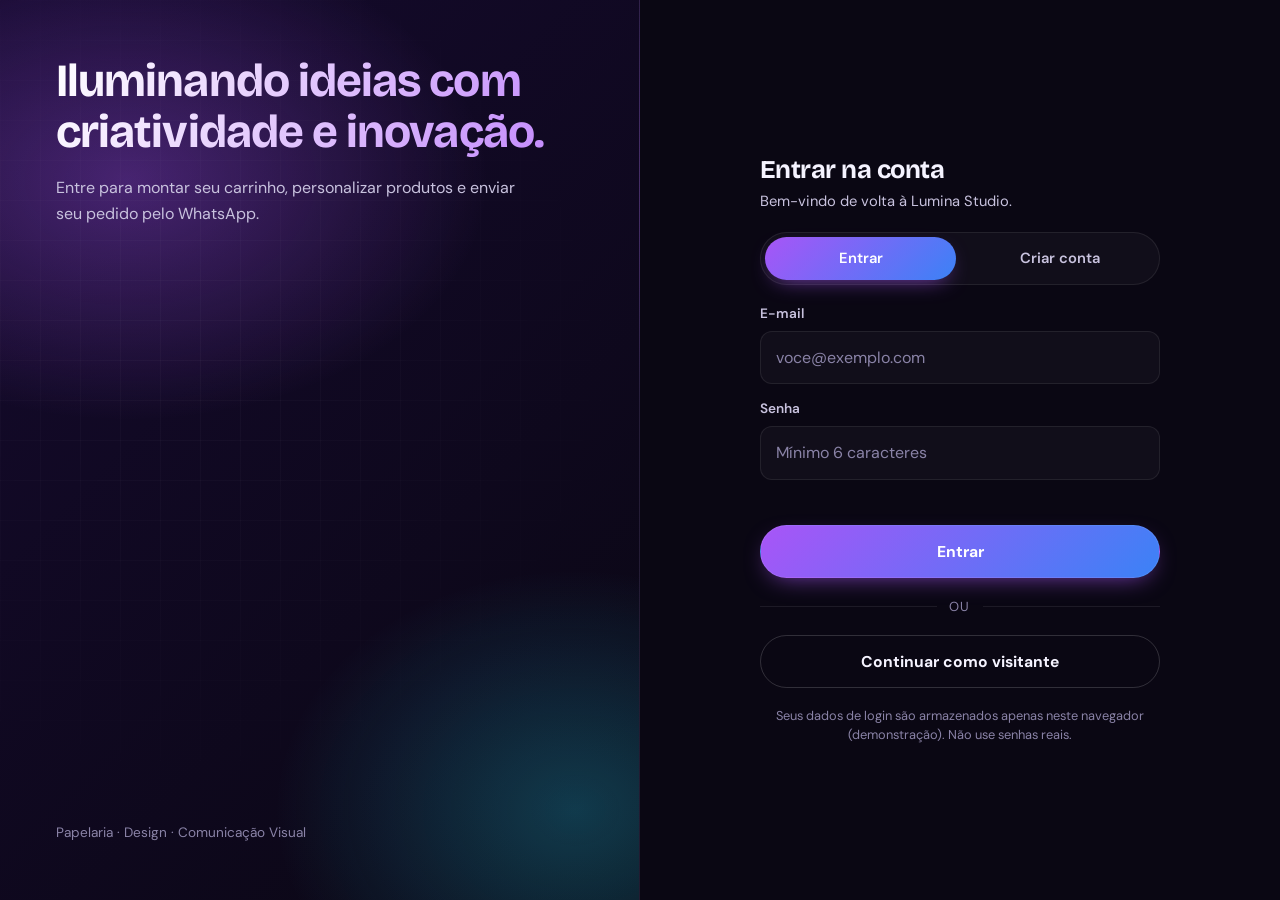
==== lumina/index.html @ 39345309 "Add files via upload" ====
<!DOCTYPE html>
<html lang="pt-BR">
<head>
<meta charset="UTF-8">
<meta name="viewport" content="width=device-width, initial-scale=1">
<title>Lumina Studio | Papelaria e Design</title>
<meta name="description" content="Lumina Studio — papelaria criativa, design e comunicação visual. Cadernos, planners, adesivos e identidade visual com entrega para todo o Brasil.">
<meta name="theme-color" content="#0a0713">
<link rel="preconnect" href="https://fonts.googleapis.com">
<link rel="preconnect" href="https://fonts.gstatic.com" crossorigin>
<link href="https://fonts.googleapis.com/css2?family=Bricolage+Grotesque:wght@600;800&family=DM+Sans:wght@400;500;600;700&display=swap" rel="stylesheet">
<link rel="stylesheet" href="../lumina/css/base.css">
<link rel="stylesheet" href="../lumina/css/home.css">
</head>
<body>

<header>
  <div class="wrap bar">
    <a href="index.html" class="logo" aria-label="Lumina Studio — início">
      <span class="logo-mark" aria-hidden="true">L</span>
      <span class="logo-text">Lumina <b>Studio</b></span>
    </a>

    <button class="menu-toggle" id="menuToggle" aria-label="Abrir menu" aria-expanded="false" aria-controls="mainNav">
      <span></span><span></span><span></span>
    </button>

    <nav id="mainNav" aria-label="Navegação principal">
      <a href="#produtos">Produtos</a>
      <a href="#sobre">Sobre</a>
      <a href="#shopee">Shopee</a>
      <a href="#contato">Contato</a>
    </nav>

    <div class="acts">
      <span class="chip" id="user" aria-live="polite"></span>
      <button class="chip" id="sair" type="button">Sair</button>
      <button class="chip cartb" id="abrirCarrinho" type="button" aria-label="Abrir carrinho">
        <svg width="18" height="18" viewBox="0 0 24 24" fill="none" stroke="currentColor" stroke-width="2" stroke-linecap="round" stroke-linejoin="round" aria-hidden="true"><circle cx="9" cy="21" r="1"/><circle cx="20" cy="21" r="1"/><path d="M1 1h4l2.68 13.39a2 2 0 0 0 2 1.61h9.72a2 2 0 0 0 2-1.61L23 6H6"/></svg>
        <b id="qtd">0</b>
      </button>
    </div>
  </div>
</header>

<main id="topo">
  <section class="hero">
    <div class="wrap">
      <div class="hero-copy">
        <span class="eyebrow">Papelaria · Design · Comunicação Visual</span>
        <h1>Iluminando ideias com criatividade e inovação.</h1>
        <p>Cadernos, canetas, planners e adesivos escolhidos com carinho. E se você precisa de identidade visual, a Lumina Studio desenha para você.</p>
        <div class="btns">
          <a class="btn" href="#produtos">Ver produtos</a>
          <a class="btn alt" data-l="wa">Falar no WhatsApp</a>
        </div>
        <ul class="hero-stats" aria-label="Destaques">
          <li><strong>+12</strong><span>produtos</span></li>
          <li><strong>2</strong><span>canais de venda</span></li>
          <li><strong>BR</strong><span>entrega nacional</span></li>
        </ul>
      </div>
      <div class="stack" aria-hidden="true">
        <div class="sheet"><i>📓</i>Cadernos</div>
        <div class="sheet"><i>✏️</i>Canetas</div>
        <div class="sheet"><i>🎨</i>Design</div>
      </div>
    </div>
  </section>

  <section id="produtos">
    <div class="wrap">
      <header class="section-head">
        <h2>Nossos produtos</h2>
        <p class="sub">Escolha por tipo, busque por nome ou toque em um produto para ver detalhes e personalizar. O pedido é finalizado no WhatsApp.</p>
      </header>

      <div class="toolbar">
        <label class="search" for="busca">
          <svg width="18" height="18" viewBox="0 0 24 24" fill="none" stroke="currentColor" stroke-width="2" stroke-linecap="round" stroke-linejoin="round" aria-hidden="true"><circle cx="11" cy="11" r="7"/><path d="m21 21-4.3-4.3"/></svg>
          <input id="busca" type="search" placeholder="Buscar produto…" autocomplete="off">
        </label>
        <div class="filtros" id="filtros" role="tablist" aria-label="Filtrar por categoria"></div>
      </div>

      <div class="grid" id="grid" aria-live="polite"></div>
      <p class="empty" id="emptyMsg" hidden>Nenhum produto encontrado para essa busca.</p>
    </div>
  </section>

  <section class="sobre" id="sobre">
    <div class="wrap">
      <div>
        <span class="eyebrow">Sobre nós</span>
        <h2>Papelaria e design, no mesmo lugar</h2>
        <p class="sub">A Lumina Studio nasceu do encontro entre a papelaria e a comunicação visual. Hoje atendemos quem quer organizar a rotina com estilo e quem quer apresentar o negócio com cara profissional.</p>
        <a class="btn alt" data-l="wa">Peça um orçamento</a>
      </div>
      <div class="duo">
        <div>
          <h3>Papelaria</h3>
          <p>Produtos selecionados, entrega para todo o Brasil e atendimento direto com a gente.</p>
        </div>
        <div>
          <h3>Design</h3>
          <p>Logotipos, identidade visual, convites, cardápios e peças para redes sociais.</p>
        </div>
      </div>
    </div>
  </section>

  <section class="shopee" id="shopee">
    <div class="wrap shopee-wrap">
      <div class="shopee-copy">
        <span class="eyebrow">Loja oficial</span>
        <h2>Encontre a Lumina na Shopee</h2>
        <p class="sub">Alguns produtos também estão disponíveis na nossa loja da Shopee. Se preferir comprar por lá, é só acessar. Se o produto que você quer não estiver por lá, peça pelo WhatsApp — o catálogo do site continua funcionando normalmente.</p>
        <div class="btns">
          <a class="btn shopee-btn" id="shopeeStoreBtn" data-shopee-store hidden target="_blank" rel="noopener noreferrer">
            Abrir loja na Shopee
          </a>
          <a class="btn alt" data-l="wa">Pedir pelo WhatsApp</a>
        </div>
        <p class="hint" id="shopeeHint">Loja Shopee ainda não configurada. Assim que o endereço for definido, o botão aparece automaticamente.</p>
      </div>
      <div class="shopee-badge" aria-hidden="true">
        <svg viewBox="0 0 64 64" width="140" height="140" fill="none">
          <defs>
            <linearGradient id="sg" x1="0" y1="0" x2="1" y2="1">
              <stop offset="0" stop-color="#ff6b57"/>
              <stop offset="1" stop-color="#ff2d78"/>
            </linearGradient>
          </defs>
          <path d="M8 18h48l-4 40H12L8 18Z" fill="url(#sg)"/>
          <path d="M22 22a10 10 0 0 1 20 0" stroke="#fff" stroke-width="3" fill="none"/>
        </svg>
        <span>Shopee</span>
      </div>
    </div>
  </section>

  <section id="contato">
    <div class="wrap cont">
      <div>
        <span class="eyebrow">Contato</span>
        <h2>Fale com a gente</h2>
        <p class="sub">Escolha o canal que for mais prático para você.</p>
        <div class="links">
          <a data-l="wa">WhatsApp</a>
          <a data-l="ig">Instagram</a>
          <a data-l="fb">Facebook</a>
          <a data-l="mail">E-mail</a>
        </div>
      </div>
      <form id="contatoForm" novalidate>
        <label class="field">
          <span>Seu nome</span>
          <input id="cNome" type="text" placeholder="Como podemos te chamar?" required>
        </label>
        <label class="field">
          <span>Mensagem</span>
          <textarea id="cMsg" placeholder="Como podemos ajudar?" required></textarea>
        </label>
        <p class="msg" id="cMsgErro" role="alert"></p>
        <button class="btn" type="submit">Enviar pelo WhatsApp</button>
      </form>
    </div>
  </section>
</main>

<footer>
  <div class="wrap">
    <div class="fg">
      <div>
        <a href="index.html" class="logo">
          <span class="logo-mark" aria-hidden="true">L</span>
          <span class="logo-text">Lumina <b>Studio</b></span>
        </a>
        <p class="foot-desc">Papelaria e design para quem gosta de fazer bonito.</p>
      </div>
      <div>
        <h4>Loja</h4>
        <ul>
          <li><a href="#produtos">Produtos</a></li>
          <li><a href="#sobre">Sobre nós</a></li>
          <li><a href="#shopee">Shopee</a></li>
          <li><a href="#contato">Contato</a></li>
        </ul>
      </div>
      <div>
        <h4>Redes</h4>
        <ul>
          <li><a data-l="ig">Instagram</a></li>
          <li><a data-l="fb">Facebook</a></li>
          <li><a data-l="wa">WhatsApp</a></li>
        </ul>
      </div>
      <div>
        <h4>Atendimento</h4>
        <ul>
          <li><a data-l="mail" id="fMail"></a></li>
          <li>Seg a Sex, 9h às 18h</li>
          <li>CNPJ 00.000.000/0001-00</li>
        </ul>
      </div>
    </div>
    <div class="copy">
      <span>© <span id="ano"></span> Lumina Studio. Todos os direitos reservados.</span>
      <span>Feito com carinho no Brasil 🇧🇷</span>
    </div>
  </div>
</footer>

<aside class="drawer" id="drawer" aria-label="Carrinho de compras" aria-hidden="true">
  <div class="dh">
    <h3>Seu carrinho</h3>
    <button class="chip" id="fecharCarrinho" type="button">Fechar</button>
  </div>
  <div class="items" id="items"></div>
  <div class="df">
    <div class="tot"><span>Total</span><span id="total">R$ 0,00</span></div>
    <button class="btn" id="finalizar" type="button">Revisar e finalizar</button>
  </div>
</aside>

<div class="overlay" id="overlay" hidden></div>

<div class="modal" id="checkout" role="dialog" aria-modal="true" aria-labelledby="checkoutTitle" hidden>
  <div class="modal-box">
    <header class="modal-head">
      <h3 id="checkoutTitle">Finalizar pedido</h3>
      <button class="chip" id="fecharCheckout" type="button" aria-label="Fechar">Fechar</button>
    </header>
    <div class="modal-body" id="checkoutBody"></div>
    <footer class="modal-foot">
      <div class="tot"><span>Total</span><span id="checkoutTotal">R$ 0,00</span></div>
      <button class="btn" id="enviarWhats" type="button">Continuar pedido pelo WhatsApp</button>
    </footer>
  </div>
</div>

<div class="toast" id="toast" role="status" aria-live="polite"></div>

<script src="../lumina/js/script.js" defer></script>
</body>
</html>
---- lumina/css/base.css ----
:root{
  --bg:#0a0713;
  --bg-2:#100a20;
  --surface:#151026;
  --surface-2:#1b1433;
  --line:rgba(255,255,255,.08);
  --line-strong:rgba(255,255,255,.16);
  --ink:#f5f3ff;
  --ink-soft:#c8c2de;
  --ink-mute:#8a83a7;
  --neon:#a855f7;
  --neon-2:#c084fc;
  --ciano:#22d3ee;
  --azul:#3b82f6;
  --rosa:#ec4899;
  --coral:#ff6b57;
  --mark:#ffe14d;
  --glow:0 0 0 1px rgba(168,85,247,.35), 0 10px 40px -12px rgba(168,85,247,.55);
  --glow-soft:0 0 30px -8px rgba(168,85,247,.55);
  --r:14px;
  --r-lg:20px;
}

*{box-sizing:border-box;margin:0;padding:0}
[hidden]{display:none!important}
html{scroll-behavior:smooth;-webkit-text-size-adjust:100%}
body{
  font:16px/1.6 'DM Sans',system-ui,-apple-system,Segoe UI,Roboto,sans-serif;
  color:var(--ink);
  background:
    radial-gradient(1200px 600px at 10% -10%, rgba(168,85,247,.22), transparent 60%),
    radial-gradient(900px 500px at 100% 0%, rgba(34,211,238,.12), transparent 60%),
    radial-gradient(800px 600px at 50% 120%, rgba(236,72,153,.10), transparent 60%),
    var(--bg);
  background-attachment:fixed;
  min-height:100vh;
  overflow-x:hidden;
}
h1,h2,h3{font-family:'Bricolage Grotesque','DM Sans',sans-serif;line-height:1.1;letter-spacing:-.02em;color:var(--ink)}
a{color:inherit;text-decoration:none}
button{font:inherit;cursor:pointer;border:0;background:none;color:inherit}
img{max-width:100%;display:block}
:focus-visible{outline:2px solid var(--neon-2);outline-offset:3px;border-radius:8px}

.wrap{max-width:1200px;margin:auto;padding:0 22px}
section{padding:80px 0}
h2{font-size:clamp(1.9rem,4vw,2.8rem);margin-bottom:14px}
.sub{color:var(--ink-soft);max-width:58ch;margin-bottom:28px}
.eyebrow{
  display:inline-block;font-size:.78rem;font-weight:700;letter-spacing:.14em;
  text-transform:uppercase;color:var(--neon-2);margin-bottom:12px;
  padding:6px 12px;border-radius:99px;background:rgba(168,85,247,.10);
  border:1px solid rgba(168,85,247,.30);
}

.btn{
  display:inline-flex;align-items:center;justify-content:center;gap:8px;
  padding:13px 26px;border-radius:99px;font-weight:700;font-size:.98rem;
  background:linear-gradient(135deg,var(--neon) 0%,var(--azul) 100%);
  color:#fff;transition:transform .18s ease,box-shadow .25s ease,filter .2s ease;
  box-shadow:0 8px 24px -10px rgba(168,85,247,.75);
  border:1px solid rgba(255,255,255,.08);
}
.btn:hover{transform:translateY(-1px);box-shadow:0 14px 34px -10px rgba(168,85,247,.9);filter:brightness(1.08)}
.btn:active{transform:translateY(0);filter:brightness(.95)}
.btn.alt{
  background:transparent;color:var(--neon-2);
  border:1px solid rgba(168,85,247,.5);
  box-shadow:inset 0 0 20px -12px rgba(168,85,247,.6), 0 0 0 0 transparent;
}
.btn.alt:hover{background:rgba(168,85,247,.1);box-shadow:var(--glow-soft)}
.btn.ghost{
  background:transparent;color:var(--ink);
  border:1px solid var(--line-strong);
  box-shadow:none;
}
.btn.ghost:hover{background:rgba(255,255,255,.04);border-color:rgba(255,255,255,.28)}
.btn.out{background:transparent;color:var(--neon-2);box-shadow:inset 0 0 0 1.5px rgba(168,85,247,.6)}
.btn.shopee-btn{
  background:linear-gradient(135deg,#ff6b57,#ff2d78);
  box-shadow:0 10px 28px -12px rgba(255,45,120,.7);
}

header{
  position:sticky;top:0;z-index:30;
  background:rgba(10,7,19,.72);
  backdrop-filter:saturate(160%) blur(14px);
  -webkit-backdrop-filter:saturate(160%) blur(14px);
  border-bottom:1px solid var(--line);
}
.bar{display:flex;align-items:center;justify-content:space-between;gap:16px;height:72px}
.logo{display:inline-flex;align-items:center;gap:10px;color:var(--ink)}
.logo-mark{
  width:34px;height:34px;border-radius:10px;display:grid;place-items:center;
  font:800 1.1rem 'Bricolage Grotesque',sans-serif;color:#fff;
  background:conic-gradient(from 210deg,#ff2d78,#a855f7,#3b82f6,#22d3ee,#ff2d78);
  box-shadow:0 0 20px -6px rgba(168,85,247,.8),inset 0 0 0 1px rgba(255,255,255,.15);
}
.logo-text{font:800 1.2rem 'Bricolage Grotesque',sans-serif;letter-spacing:-.02em}
.logo-text b{color:var(--neon-2)}
footer .logo-text b{color:var(--neon-2)}

nav{display:flex;gap:26px;font-weight:500;font-size:.96rem}
nav a{color:var(--ink-soft);transition:color .18s ease;position:relative;padding:4px 0}
nav a:hover{color:var(--ink)}
nav a::after{
  content:'';position:absolute;left:0;bottom:-2px;width:0;height:2px;border-radius:2px;
  background:linear-gradient(90deg,var(--neon),var(--ciano));transition:width .25s ease;
}
nav a:hover::after{width:100%}

.acts{display:flex;align-items:center;gap:10px;flex-wrap:wrap}
.chip{
  padding:9px 14px;border-radius:99px;font-size:.88rem;font-weight:500;
  color:var(--ink-soft);
  background:rgba(255,255,255,.03);
  border:1px solid var(--line);
  transition:all .18s ease;
  display:inline-flex;align-items:center;gap:8px;
}
.chip:hover{color:var(--ink);border-color:var(--line-strong);background:rgba(255,255,255,.06)}
#user{color:var(--neon-2);border-color:rgba(168,85,247,.28);background:rgba(168,85,247,.08)}
#user:empty{display:none}

.cartb{position:relative;color:var(--ink)}
.cartb b{
  position:absolute;top:-6px;right:-6px;
  background:linear-gradient(135deg,var(--rosa),var(--coral));
  color:#fff;font-size:.7rem;font-weight:700;
  min-width:20px;height:20px;padding:0 5px;border-radius:99px;
  display:grid;place-items:center;
  box-shadow:0 0 12px rgba(236,72,153,.6);
}

.menu-toggle{
  display:none;width:40px;height:40px;border-radius:10px;
  border:1px solid var(--line);background:rgba(255,255,255,.03);
  align-items:center;justify-content:center;flex-direction:column;gap:4px;
}
.menu-toggle span{
  display:block;width:18px;height:2px;border-radius:2px;background:var(--ink);
  transition:transform .25s ease,opacity .25s ease;
}
.menu-toggle[aria-expanded="true"] span:nth-child(1){transform:translateY(6px) rotate(45deg)}
.menu-toggle[aria-expanded="true"] span:nth-child(2){opacity:0}
.menu-toggle[aria-expanded="true"] span:nth-child(3){transform:translateY(-6px) rotate(-45deg)}

form{display:grid;gap:14px}
.field{display:flex;flex-direction:column;gap:6px}
.field span{font-size:.85rem;font-weight:600;color:var(--ink-soft)}
input,textarea,select{
  width:100%;padding:13px 15px;border-radius:12px;
  border:1px solid var(--line);background:rgba(255,255,255,.03);
  font:inherit;color:var(--ink);
  transition:all .18s ease;
}
input::placeholder,textarea::placeholder{color:var(--ink-mute)}
input:focus,textarea:focus,select:focus{
  outline:none;
  border-color:rgba(168,85,247,.5);
  background:rgba(168,85,247,.04);
  box-shadow:0 0 0 3px rgba(168,85,247,.15);
}
input:invalid:not(:placeholder-shown),textarea:invalid:not(:placeholder-shown){
  border-color:rgba(236,72,153,.5);
}
textarea{min-height:110px;resize:vertical}
.msg{font-size:.88rem;color:var(--rosa);min-height:1.2em}

footer{
  background:linear-gradient(180deg,transparent,#060410 60%);
  color:var(--ink-soft);padding:64px 0 24px;
  border-top:1px solid var(--line);
}
.fg{display:grid;grid-template-columns:1.5fr 1fr 1fr 1fr;gap:34px;margin-bottom:40px}
.foot-desc{margin-top:14px;max-width:34ch;font-size:.92rem}
footer h4{color:var(--ink);margin-bottom:14px;font-size:.95rem;letter-spacing:.02em}
footer ul{list-style:none;display:flex;flex-direction:column;gap:8px}
footer li,footer li a{font-size:.9rem;color:var(--ink-mute)}
footer a{transition:color .18s ease}
footer a:hover{color:var(--neon-2)}
.copy{
  border-top:1px solid var(--line);padding-top:22px;
  font-size:.85rem;display:flex;justify-content:space-between;gap:8px;flex-wrap:wrap;
  color:var(--ink-mute);
}

.overlay{
  position:fixed;inset:0;background:rgba(0,0,0,.65);
  backdrop-filter:blur(4px);-webkit-backdrop-filter:blur(4px);
  z-index:40;opacity:0;transition:opacity .25s ease;
}
.overlay.show{opacity:1}

.drawer{
  position:fixed;inset:0 0 0 auto;width:min(420px,100%);
  background:linear-gradient(180deg,var(--surface),var(--bg-2));
  border-left:1px solid var(--line);
  z-index:41;transform:translateX(100%);
  transition:transform .3s cubic-bezier(.4,0,.2,1);
  display:flex;flex-direction:column;
  box-shadow:-30px 0 60px -20px rgba(0,0,0,.8);
}
.drawer.open{transform:none}
.dh,.df{padding:20px 22px;display:flex;justify-content:space-between;align-items:center;border-color:var(--line)}
.dh{border-bottom:1px solid var(--line)}
.dh h3{font-size:1.15rem}
.df{
  flex-direction:column;gap:14px;align-items:stretch;
  border-top:1px solid var(--line);
  background:rgba(0,0,0,.2);
}
.items{flex:1;overflow:auto;padding:4px 22px}
.it{
  display:flex;justify-content:space-between;gap:14px;
  padding:16px 0;border-bottom:1px solid var(--line);
  align-items:flex-start;
}
.it-info{flex:1;min-width:0}
.it-info strong{display:block;font-size:.95rem;color:var(--ink);margin-bottom:2px}
.it-info .preco-unit{font-size:.85rem;color:var(--ink-mute)}
.it-info .pers{
  font-size:.8rem;color:var(--ciano);
  background:rgba(34,211,238,.08);
  padding:6px 10px;border-radius:8px;margin-top:8px;
  border-left:2px solid var(--ciano);
  white-space:pre-wrap;word-break:break-word;
}
.it-actions{display:flex;align-items:center;gap:6px;flex-shrink:0}
.it-actions button{
  background:rgba(255,255,255,.06);border:1px solid var(--line);
  border-radius:8px;width:30px;height:30px;
  display:grid;place-items:center;font-weight:700;color:var(--ink);
  transition:all .15s ease;
}
.it-actions button:hover{background:rgba(168,85,247,.25);border-color:rgba(168,85,247,.5)}
.it-actions .qt{min-width:26px;text-align:center;font-weight:700;font-size:.95rem}
.it-remove{
  color:var(--rosa);font-size:.78rem;text-decoration:underline;
  background:none;border:0;padding:0;margin-top:8px;
}
.tot{display:flex;justify-content:space-between;font-weight:700;font-size:1.15rem;color:var(--ink)}
.tot span:last-child{
  background:linear-gradient(135deg,var(--neon),var(--ciano));
  -webkit-background-clip:text;background-clip:text;color:transparent;
}
.cart-empty{padding:40px 0;color:var(--ink-mute);text-align:center;font-size:.95rem;line-height:1.6}

.modal{
  position:fixed;inset:0;z-index:50;
  display:grid;place-items:center;padding:20px;
  opacity:0;transition:opacity .25s ease;
}
.modal.show{opacity:1}
.modal-box{
  background:linear-gradient(180deg,var(--surface),var(--bg-2));
  border:1px solid var(--line);
  border-radius:20px;
  width:min(640px,100%);max-height:90vh;
  display:flex;flex-direction:column;
  box-shadow:0 40px 100px -20px rgba(0,0,0,.9), 0 0 0 1px rgba(168,85,247,.15);
  transform:scale(.96);transition:transform .25s ease;
}
.modal.show .modal-box{transform:scale(1)}
.modal-head,.modal-foot{
  padding:20px 24px;display:flex;justify-content:space-between;align-items:center;
  border-color:var(--line);
}
.modal-head{border-bottom:1px solid var(--line)}
.modal-head h3{font-size:1.2rem}
.modal-foot{
  border-top:1px solid var(--line);
  flex-direction:column;gap:14px;align-items:stretch;
  background:rgba(0,0,0,.2);
}
.modal-body{padding:22px 24px;overflow:auto;flex:1}
.modal-body section{margin-bottom:24px;padding:0}
.modal-body h4{
  font-size:.95rem;color:var(--neon-2);margin-bottom:12px;
  text-transform:uppercase;letter-spacing:.08em;font-weight:700;
}
.radio-row{display:grid;grid-template-columns:1fr 1fr;gap:10px}
.radio-row label{
  display:flex;align-items:center;gap:10px;
  padding:14px;border-radius:12px;
  background:rgba(255,255,255,.03);border:1px solid var(--line);
  cursor:pointer;transition:all .18s ease;font-weight:600;
}
.radio-row label:has(input:checked){
  border-color:rgba(168,85,247,.5);
  background:rgba(168,85,247,.1);
  box-shadow:0 0 0 1px rgba(168,85,247,.3);
}
.radio-row input{accent-color:var(--neon)}
.form-2col{display:grid;grid-template-columns:1fr 1fr;gap:12px}
.review-list{list-style:none;display:flex;flex-direction:column;gap:8px}
.review-list li{
  padding:10px 12px;border-radius:10px;
  background:rgba(255,255,255,.03);border:1px solid var(--line);
  font-size:.88rem;display:flex;justify-content:space-between;gap:10px;
}
.review-list li small{color:var(--ink-mute);display:block;margin-top:2px}
.review-list li span:last-child{color:var(--neon-2);font-weight:700;white-space:nowrap}
.checkout-obs{
  width:100%;padding:12px 14px;border-radius:12px;
  border:1px solid var(--line);background:rgba(255,255,255,.03);
  font:inherit;color:var(--ink);min-height:80px;resize:vertical;
}
.checkout-obs:focus{
  outline:none;border-color:rgba(168,85,247,.5);
  box-shadow:0 0 0 3px rgba(168,85,247,.15);
}

.toast{
  position:fixed;bottom:24px;left:50%;transform:translate(-50%,150%);
  background:linear-gradient(135deg,var(--neon),var(--azul));
  color:#fff;padding:13px 22px;border-radius:99px;
  font-weight:600;font-size:.92rem;
  box-shadow:0 14px 40px -10px rgba(168,85,247,.8);
  z-index:60;transition:transform .35s cubic-bezier(.4,0,.2,1);
  display:flex;align-items:center;gap:8px;
  max-width:calc(100vw - 40px);
}
.toast.show{transform:translate(-50%,0)}
.toast::before{content:'✓';font-weight:800;font-size:1.1rem}

@media (max-width:960px){
  .fg{grid-template-columns:1fr}
  .fg{gap:26px}
}
@media (max-width:760px){
  .bar{height:64px}
  nav{
    position:absolute;top:100%;left:0;right:0;
    background:var(--bg-2);border-bottom:1px solid var(--line);
    flex-direction:column;gap:0;
    max-height:0;overflow:hidden;
    transition:max-height .3s ease;
    box-shadow:0 20px 40px -10px rgba(0,0,0,.8);
  }
  nav.open{max-height:400px}
  nav a{padding:16px 22px;border-bottom:1px solid var(--line);width:100%}
  nav a::after{display:none}
  .menu-toggle{display:flex}

  .acts{gap:6px}
  .chip{padding:8px 12px;font-size:.82rem}
  #user{max-width:120px;overflow:hidden;text-overflow:ellipsis;white-space:nowrap}

  section{padding:56px 0}
  .radio-row,.form-2col{grid-template-columns:1fr}
  .modal{padding:0}
  .modal-box{border-radius:0;height:100vh;max-height:100vh}
}
@media (max-width:420px){
  #user{display:none}
  .acts{gap:4px}
  .chip{padding:8px 10px}
}
@media (max-width:380px){
  header .logo-text{display:none}
}
@media (prefers-reduced-motion:reduce){
  *,*::before,*::after{
    transition:none!important;
    animation:none!important;
    scroll-behavior:auto!important;
  }
}
---- lumina/css/home.css ----
/* ---------- Hero ---------- */
.hero{padding:90px 0 100px;position:relative;overflow:hidden}
.hero::before{
  content:'';position:absolute;inset:0;
  background-image:radial-gradient(rgba(255,255,255,.07) 1px,transparent 1px);
  background-size:26px 26px;
  mask-image:radial-gradient(ellipse at 50% 40%,#000 40%,transparent 75%);
  -webkit-mask-image:radial-gradient(ellipse at 50% 40%,#000 40%,transparent 75%);
  pointer-events:none;
}
.hero .wrap{display:grid;grid-template-columns:1.15fr .85fr;gap:48px;align-items:center;position:relative}
.hero h1{
  font-size:clamp(2.4rem,6vw,4.4rem);
  margin-bottom:20px;
  background:linear-gradient(120deg,#fff 0%,#e9e4ff 40%,var(--neon-2) 100%);
  -webkit-background-clip:text;background-clip:text;color:transparent;
}
.hero p{font-size:1.15rem;color:var(--ink-soft);max-width:48ch;margin-bottom:30px}
.hero .btns{display:flex;gap:12px;flex-wrap:wrap;margin-bottom:34px}
.hero-stats{display:flex;gap:26px;list-style:none;flex-wrap:wrap;padding-top:24px;border-top:1px solid var(--line)}
.hero-stats li{display:flex;flex-direction:column;gap:2px}
.hero-stats strong{font:800 1.5rem 'Bricolage Grotesque',sans-serif;color:var(--ink)}
.hero-stats span{font-size:.82rem;color:var(--ink-mute);text-transform:uppercase;letter-spacing:.08em}

.stack{position:relative;height:380px}
.sheet{
  position:absolute;width:210px;padding:22px;border-radius:var(--r-lg);
  font-weight:700;color:var(--ink);
  background:var(--surface-2);
  border:1px solid var(--line-strong);
  box-shadow:var(--glow-soft);
  transition:transform .4s ease;
}
.sheet i{display:block;font-size:2.6rem;font-style:normal;margin-bottom:10px}
.sheet:nth-child(1){left:0;top:30px;transform:rotate(-6deg);background:linear-gradient(135deg,#a855f7,#3b82f6);box-shadow:0 20px 50px -20px rgba(168,85,247,.7)}
.sheet:nth-child(2){left:150px;top:0;transform:rotate(4deg);background:linear-gradient(135deg,#1b1433,#2a1d4d);box-shadow:0 20px 50px -20px rgba(34,211,238,.5)}
.sheet:nth-child(3){left:70px;top:190px;transform:rotate(-2deg);background:linear-gradient(135deg,#ec4899,#a855f7);box-shadow:0 20px 50px -20px rgba(236,72,153,.7)}
.stack:hover .sheet:nth-child(1){transform:rotate(-8deg) translateY(-4px)}
.stack:hover .sheet:nth-child(2){transform:rotate(6deg) translateY(-4px)}
.stack:hover .sheet:nth-child(3){transform:rotate(0deg) translateY(-4px)}

/* ---------- Seção produtos ---------- */
.section-head{display:flex;flex-direction:column;margin-bottom:24px}
.toolbar{
  display:flex;flex-wrap:wrap;gap:14px;align-items:center;
  justify-content:space-between;margin-bottom:28px;
}
.search{
  flex:1 1 260px;max-width:360px;
  display:flex;align-items:center;gap:10px;
  padding:11px 16px;border-radius:99px;
  background:var(--surface);border:1px solid var(--line);
  color:var(--ink-mute);
  transition:all .2s ease;
}
.search:focus-within{
  border-color:rgba(168,85,247,.5);
  box-shadow:0 0 0 3px rgba(168,85,247,.15);
  color:var(--neon-2);
}
.search input{
  flex:1;background:transparent;border:0;outline:none;
  font:inherit;color:var(--ink);min-width:0;
}
.search input::placeholder{color:var(--ink-mute)}

.filtros{display:flex;gap:8px;flex-wrap:wrap}
.filtros button{
  padding:9px 18px;border-radius:99px;font-weight:600;font-size:.9rem;
  color:var(--ink-soft);
  background:rgba(255,255,255,.03);
  border:1px solid var(--line);
  transition:all .18s ease;
}
.filtros button:hover{color:var(--ink);border-color:var(--line-strong)}
.filtros button.on{
  color:#fff;background:linear-gradient(135deg,var(--neon),var(--azul));
  border-color:transparent;
  box-shadow:0 8px 22px -10px rgba(168,85,247,.8);
}

/* ---------- Grid + cards ---------- */
.grid{
  display:grid;
  grid-template-columns:repeat(auto-fill,minmax(250px,1fr));
  gap:22px;
}
.card{
  background:linear-gradient(180deg,var(--surface) 0%,var(--bg-2) 100%);
  border-radius:var(--r-lg);
  overflow:hidden;
  display:flex;flex-direction:column;
  border:1px solid var(--line);
  transition:transform .25s ease,border-color .25s ease,box-shadow .3s ease;
  position:relative;
}
.card:hover{
  transform:translateY(-4px);
  border-color:rgba(168,85,247,.4);
  box-shadow:0 20px 50px -24px rgba(168,85,247,.6);
}
.card .img{
  height:170px;display:grid;place-items:center;font-size:3.8rem;
  background:linear-gradient(135deg,var(--c,#221a3a),transparent 140%);
  position:relative;overflow:hidden;
}
.card .img::after{
  content:'';position:absolute;inset:0;
  background:radial-gradient(circle at 30% 20%,rgba(255,255,255,.12),transparent 60%);
  pointer-events:none;
}
.card .img img{width:100%;height:100%;object-fit:cover;position:relative;z-index:1}
.card .in{padding:18px;display:flex;flex-direction:column;gap:8px;flex:1}
.card small{
  color:var(--neon-2);font-weight:700;text-transform:uppercase;
  font-size:.72rem;letter-spacing:.08em;
}
.card h3{font-size:1.1rem;line-height:1.3;color:var(--ink)}
.card p{color:var(--ink-soft);font-size:.9rem;flex:1;line-height:1.5}
.preco{
  margin-top:8px;padding:12px;border-radius:12px;
  color:#fff;font-weight:700;font-size:.95rem;
  background:linear-gradient(135deg,var(--neon),var(--azul));
  box-shadow:0 8px 20px -10px rgba(168,85,247,.75);
  transition:transform .18s ease,filter .2s ease;
  display:flex;align-items:center;justify-content:space-between;gap:8px;
}
.preco:hover{transform:translateY(-1px);filter:brightness(1.08)}
.preco:active{transform:translateY(0);filter:brightness(.95)}
.card a.card-link{position:absolute;inset:0;z-index:2;border-radius:inherit}
.preco{position:relative;z-index:3}

.empty{
  text-align:center;padding:60px 20px;color:var(--ink-mute);
  border:1px dashed var(--line-strong);border-radius:var(--r-lg);
  margin-top:24px;
}

/* ---------- Sobre ---------- */
.sobre{background:linear-gradient(180deg,transparent 0%,rgba(168,85,247,.05) 100%);position:relative}
.sobre::before{
  content:'';position:absolute;inset:0;pointer-events:none;
  background:radial-gradient(circle at 80% 30%,rgba(34,211,238,.10),transparent 60%);
}
.sobre .wrap{display:grid;grid-template-columns:1fr 1fr;gap:48px;align-items:center;position:relative}
.duo{display:grid;gap:16px}
.duo div{
  padding:26px;border-radius:var(--r-lg);
  background:linear-gradient(135deg,var(--surface-2),var(--surface));
  border:1px solid var(--line);
  transition:all .25s ease;
}
.duo div:first-child{
  box-shadow:0 0 0 1px rgba(168,85,247,.2), 0 20px 40px -25px rgba(168,85,247,.5);
}
.duo div:last-child{
  background:linear-gradient(135deg,rgba(34,211,238,.12),rgba(59,130,246,.08));
  box-shadow:0 0 0 1px rgba(34,211,238,.25), 0 20px 40px -25px rgba(34,211,238,.5);
}
.duo div:hover{transform:translateY(-2px)}
.duo h3{margin-bottom:8px;color:var(--ink)}
.duo p{color:var(--ink-soft);font-size:.95rem}

/* ---------- Shopee ---------- */
.shopee .shopee-wrap{
  display:grid;grid-template-columns:1.2fr .8fr;gap:40px;align-items:center;
  padding:48px;border-radius:24px;
  background:
    radial-gradient(800px 400px at 100% 0%, rgba(255,45,120,.18), transparent 60%),
    linear-gradient(180deg,var(--surface-2),var(--surface));
  border:1px solid var(--line);
  box-shadow:0 0 0 1px rgba(255,45,120,.15), 0 30px 60px -30px rgba(255,45,120,.35);
}
.shopee-badge{
  display:flex;flex-direction:column;align-items:center;gap:12px;
  font:800 1.3rem 'Bricolage Grotesque',sans-serif;
  color:var(--ink);
  filter:drop-shadow(0 8px 30px rgba(255,45,120,.4));
}
.shopee-badge svg{animation:float 5s ease-in-out infinite}
@keyframes float{0%,100%{transform:translateY(0)}50%{transform:translateY(-8px)}}
.hint{font-size:.85rem;color:var(--ink-mute);margin-top:12px;font-style:italic}

.cont{display:grid;grid-template-columns:1fr 1fr;gap:40px}
.links{display:grid;grid-template-columns:1fr 1fr;gap:12px}
.links a{
  padding:20px;border-radius:var(--r-lg);
  background:var(--surface);border:1px solid var(--line);
  font-weight:600;
  transition:all .2s ease;
  display:flex;align-items:center;justify-content:space-between;
}
.links a::after{content:'→';color:var(--ink-mute);transition:transform .2s ease,color .2s ease}
.links a:hover{
  color:var(--neon-2);
  border-color:rgba(168,85,247,.45);
  background:rgba(168,85,247,.06);
  box-shadow:0 0 30px -12px rgba(168,85,247,.6);
}
.links a:hover::after{transform:translateX(4px);color:var(--neon-2)}

/* ---------- Responsivo específico da home ---------- */
@media (max-width:960px){
  .hero .wrap,
  .sobre .wrap,
  .cont,
  .shopee .shopee-wrap{grid-template-columns:1fr}
  .stack{height:300px;max-width:340px;margin:0 auto}
}

@media (max-width:760px){
  .hero{padding:60px 0 70px}
  .hero h1{font-size:clamp(2rem,7vw,3rem)}
  .hero-stats{gap:16px}
  .hero-stats strong{font-size:1.2rem}

  .toolbar{flex-direction:column;align-items:stretch}
  .search{max-width:none}

  .grid{grid-template-columns:repeat(auto-fill,minmax(160px,1fr));gap:14px}
  .card .img{height:130px;font-size:3rem}
  .card .in{padding:14px}
  .card h3{font-size:1rem}
  .preco{font-size:.88rem;padding:11px}

  .cont,.links{grid-template-columns:1fr}

  .shopee .shopee-wrap{padding:28px}
  .shopee-badge{order:-1}
  .shopee-badge svg{width:100px;height:100px}
}
@media (max-width:420px){
  .hero-stats{flex-direction:column;gap:12px}
}
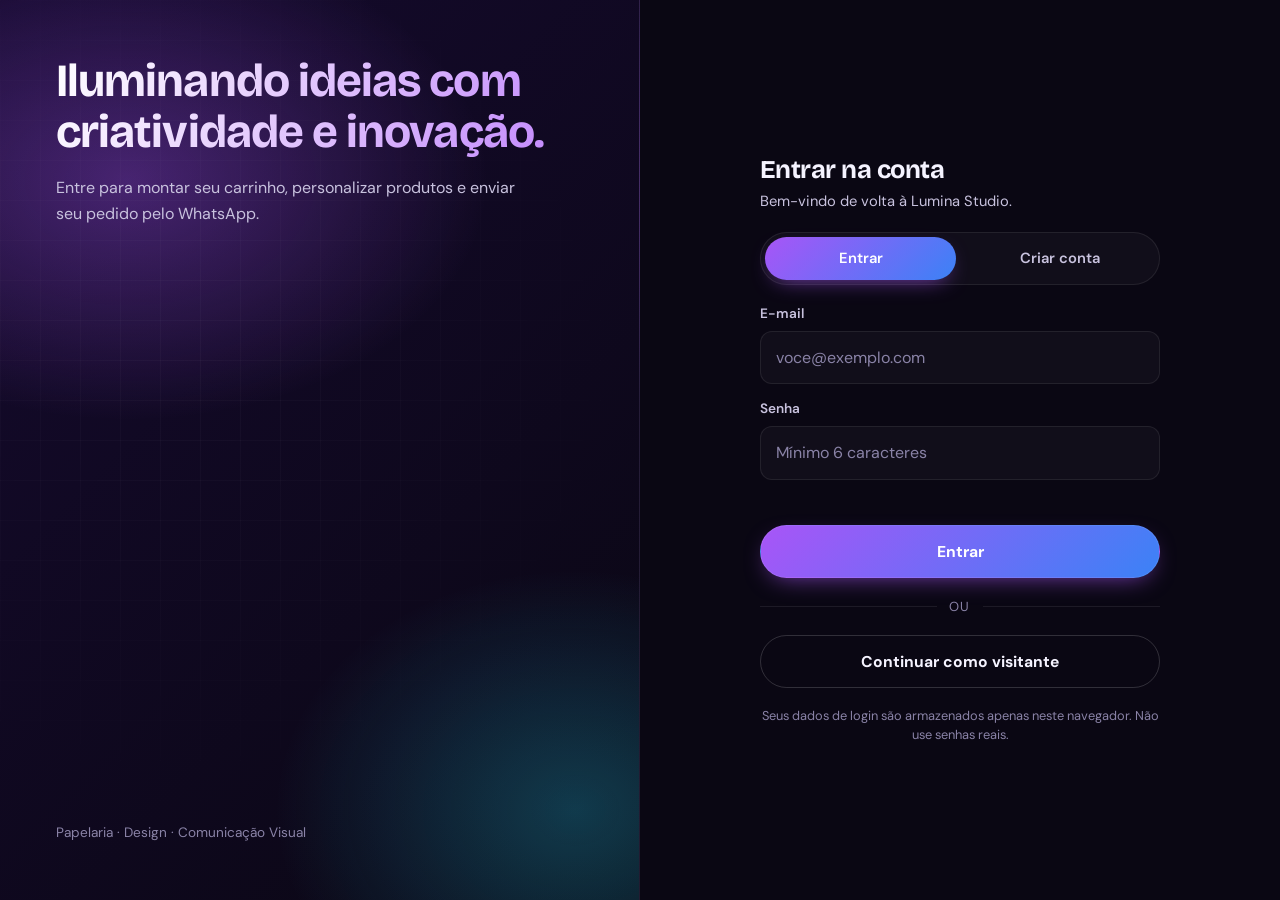
==== commit 3bf3ad4d: "Update index.html" ====
--- a/lumina/index.html
+++ b/lumina/index.html
@@ -93,7 +93,11 @@
       <div>
         <span class="eyebrow">Sobre nós</span>
         <h2>Papelaria e design, no mesmo lugar</h2>
-        <p class="sub">A Lumina Studio nasceu do encontro entre a papelaria e a comunicação visual. Hoje atendemos quem quer organizar a rotina com estilo e quem quer apresentar o negócio com cara profissional.</p>
+        <p class="sub">A Lumina nasceu em família, a partir da união entre criatividade, tecnologia e o desejo de transformar ideias em algo real.
+
+Desde cedo, o interesse por informática e design despertou a vontade de criar, experimentar e descobrir novas formas de transformar uma simples ideia em algo visual, bonito e único. Com o tempo, essa paixão se encontrou com o universo da papelaria e da comunicação visual, dando origem à Lumina Studio.
+
+Começamos com o propósito de criar produtos e soluções que unissem personalidade, criatividade e cuidado em cada detalhe. De um lado, a papelaria para quem gosta de organizar a rotina, presentear e deixar seus momentos mais especiais. Do outro, o design e a comunicação visual para ajudar marcas e pequenos negócios a apresentarem sua identidade de forma profissional e criativa.</p>
         <a class="btn alt" data-l="wa">Peça um orçamento</a>
       </div>
       <div class="duo">
@@ -243,4 +247,4 @@
 
 <script src="../lumina/js/script.js" defer></script>
 </body>
-</html>+</html>
--- a/lumina/css/home.css
+++ b/lumina/css/home.css
@@ -1,4 +1,3 @@
-/* ---------- Hero ---------- */
 .hero{padding:90px 0 100px;position:relative;overflow:hidden}
 .hero::before{
   content:'';position:absolute;inset:0;
@@ -39,7 +38,6 @@
 .stack:hover .sheet:nth-child(2){transform:rotate(6deg) translateY(-4px)}
 .stack:hover .sheet:nth-child(3){transform:rotate(0deg) translateY(-4px)}
 
-/* ---------- Seção produtos ---------- */
 .section-head{display:flex;flex-direction:column;margin-bottom:24px}
 .toolbar{
   display:flex;flex-wrap:wrap;gap:14px;align-items:center;
@@ -79,7 +77,6 @@
   box-shadow:0 8px 22px -10px rgba(168,85,247,.8);
 }
 
-/* ---------- Grid + cards ---------- */
 .grid{
   display:grid;
   grid-template-columns:repeat(auto-fill,minmax(250px,1fr));
@@ -136,7 +133,6 @@
   margin-top:24px;
 }
 
-/* ---------- Sobre ---------- */
 .sobre{background:linear-gradient(180deg,transparent 0%,rgba(168,85,247,.05) 100%);position:relative}
 .sobre::before{
   content:'';position:absolute;inset:0;pointer-events:none;
@@ -161,7 +157,6 @@
 .duo h3{margin-bottom:8px;color:var(--ink)}
 .duo p{color:var(--ink-soft);font-size:.95rem}
 
-/* ---------- Shopee ---------- */
 .shopee .shopee-wrap{
   display:grid;grid-template-columns:1.2fr .8fr;gap:40px;align-items:center;
   padding:48px;border-radius:24px;
@@ -199,7 +194,6 @@
 }
 .links a:hover::after{transform:translateX(4px);color:var(--neon-2)}
 
-/* ---------- Responsivo específico da home ---------- */
 @media (max-width:960px){
   .hero .wrap,
   .sobre .wrap,
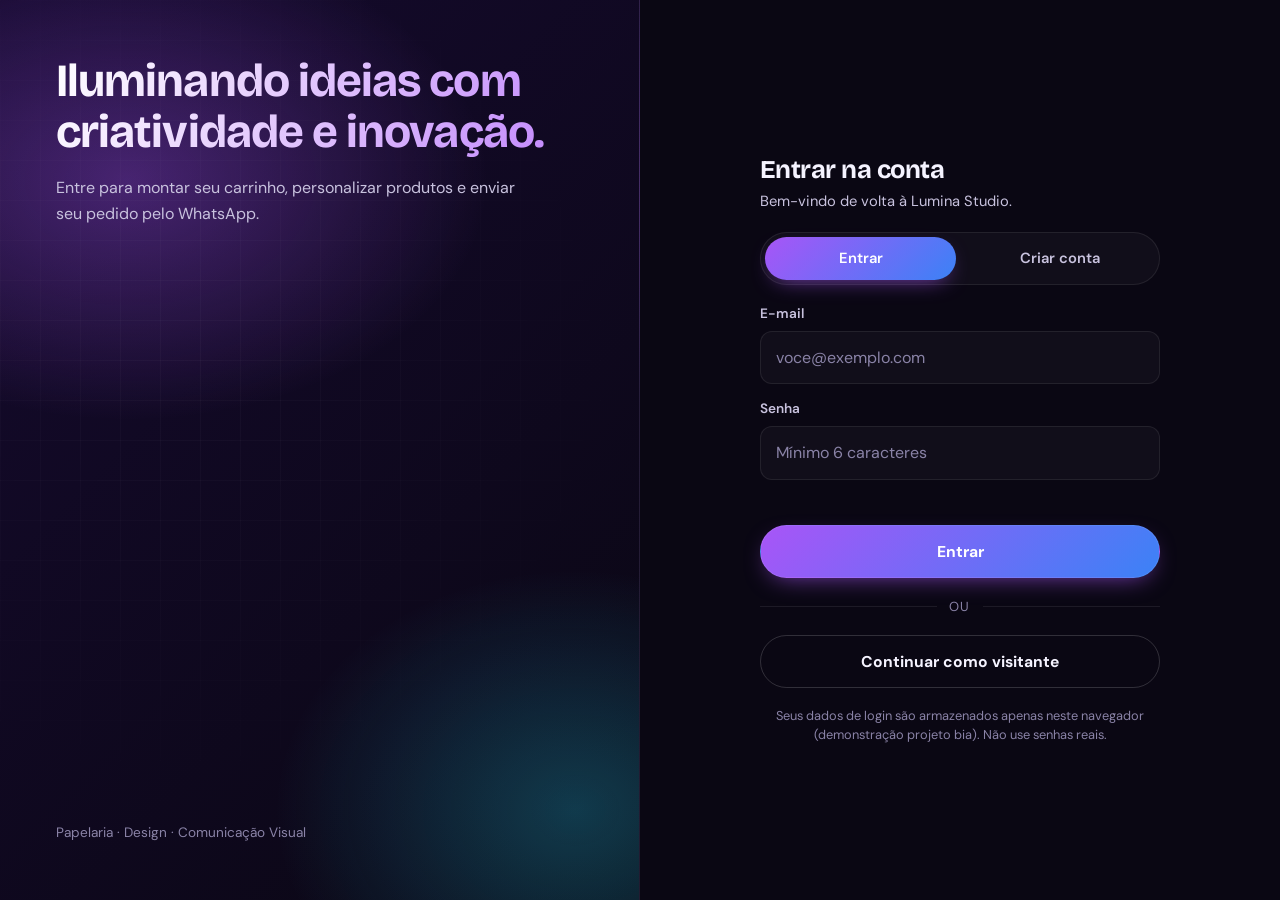
==== commit 6558557e: "Add files via upload" ====
--- a/lumina/index.html
+++ b/lumina/index.html
@@ -125,7 +125,6 @@
           </a>
           <a class="btn alt" data-l="wa">Pedir pelo WhatsApp</a>
         </div>
-        <p class="hint" id="shopeeHint">Loja Shopee ainda não configurada. Assim que o endereço for definido, o botão aparece automaticamente.</p>
       </div>
       <div class="shopee-badge" aria-hidden="true">
         <svg viewBox="0 0 64 64" width="140" height="140" fill="none">
@@ -247,4 +246,4 @@
 
 <script src="../lumina/js/script.js" defer></script>
 </body>
-</html>
+</html>
